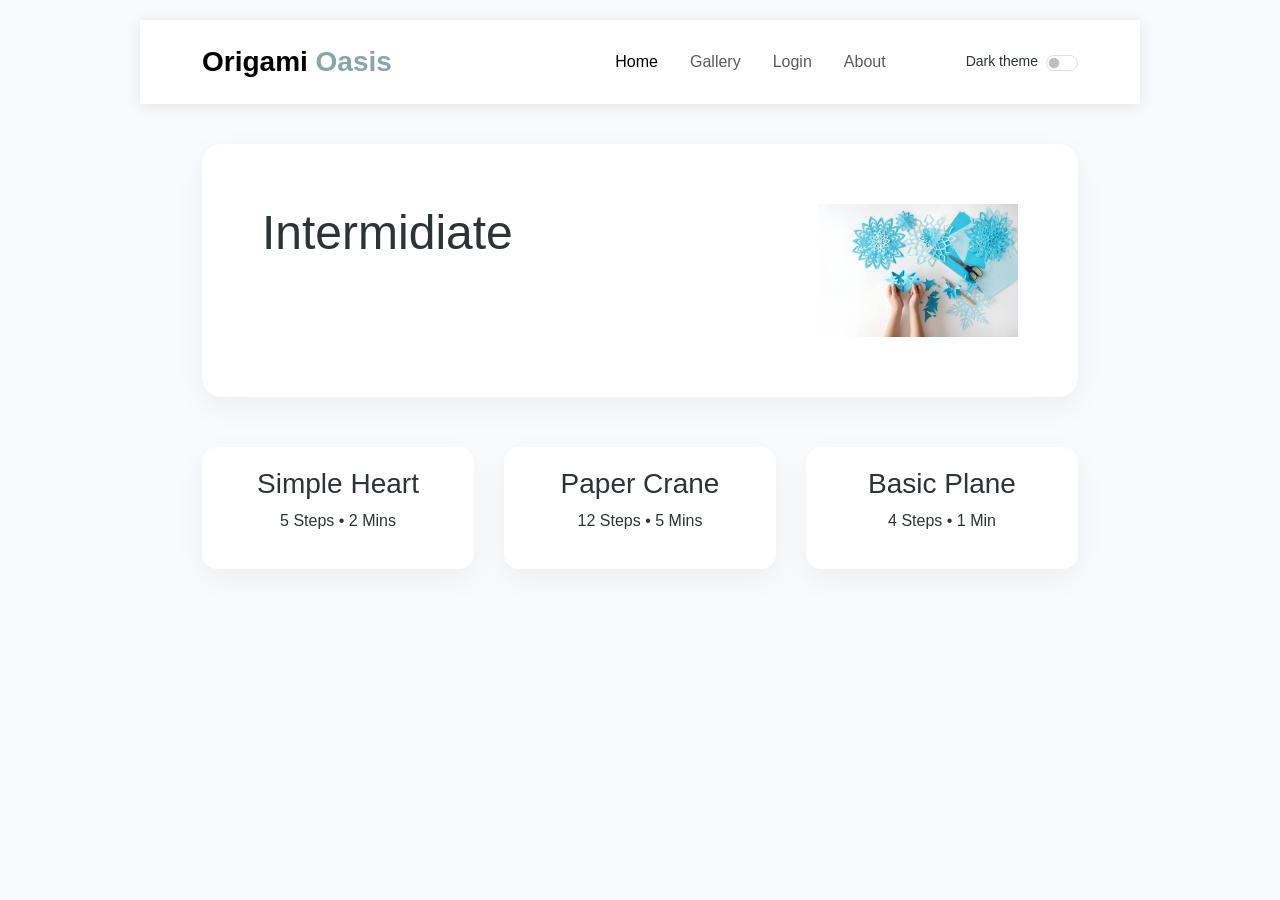
==== inter.html @ 1a735192 "Project files" ====
<!DOCTYPE html>
<html>

<head>
<title>docs</title>

    <link href="https://cdn.jsdelivr.net/npm/bootstrap@5.3.2/dist/css/bootstrap.min.css" rel="stylesheet">
    <link rel="stylesheet" href="https://cdnjs.cloudflare.com/ajax/libs/font-awesome/6.0.0/css/all.min.css">
    <link rel="stylesheet" href="style.css">

<style>
:root {
    --bg-color: #f8fafc;
    --text-dark: #2d3436;
    --accent-teal: #87a7a7;
    --card-bg: #ffffff;
    --shadow: 0 10px 30px rgba(0,0,0,0.05);
}

body{
    font-family:'Segoe UI',Tahoma,Geneva,Verdana,sans-serif;
    background-color:var(--bg-color);
    margin:0;
    padding:20px;
}

nav{
    display:flex;
    justify-content:space-between;
    align-items:center;
    max-width:1000px;
    margin:0 auto 40px;
}

.logo{
    font-weight:bold;
    font-size:1.5rem;
}

.logo span{
    color:var(--accent-teal);
}

.nav-links a{
    margin-left:20px;
    text-decoration:none;
    color:#636e72;
}

.container{
    max-width:900px;
    margin:auto;
}

.hero-card{
    background:white;
    border-radius:20px;
    padding:60px;
    box-shadow:var(--shadow);
    display:flex;
    justify-content:space-between;
    margin-bottom:50px;
}

.hero-text h1{
    font-size:3rem;
    margin:0;
}

.hero-text p{
    color:var(--accent-teal);
    font-size:2.5rem;
    margin:0;
}

.grid{
    display:grid;
    grid-template-columns:repeat(auto-fit,minmax(250px,1fr));
    gap:30px;
}

.project-card{
    background:white;
    padding:20px;
    border-radius:15px;
    text-align:center;
    box-shadow:var(--shadow);
    cursor:pointer;
}

.project-card:hover{
    transform:translateY(-5px);
}

/* Image popup */

.popup{
    display:none;
    position:fixed;
    top:0;
    left:0;
    width:100%;
    height:100%;
    background:rgba(0,0,0,0.7);
   gap: 22px;
    align-items:center;
}

.popup img{
    width:462px;
    height: 200px;
    border-radius:10px;
}
#box1{
            margin-top: 30px;
        }
</style>
</head>

<body>
 
    <nav class="navbar navbar-expand-lg navbar-custom py-3">
        <div class="container">
            <a class="navbar-brand fw-bold fs-3" href="origami.html">
                Origami <span style="color: var(--accent-teal);">Oasis</span>
            </a>
            
            <button class="navbar-toggler" type="button" data-bs-toggle="collapse" data-bs-target="#navbarNav">
                <span class="navbar-toggler-icon"></span>
            </button>

            <div class="collapse navbar-collapse" id="navbarNav">
                <ul class="navbar-nav ms-auto align-items-center">
                    <li class="nav-item"><a class="nav-link px-3 active" href="origami.html">Home</a></li>
                    <li class="nav-item"><a class="nav-link px-3" href="galllery.html">Gallery</a></li>
                    <li class="nav-item"><a class="nav-link px-3" href="login.html">Login</a></li>
                    <li class="nav-item"><a class="nav-link px-3" href="about.html">About</a></li>
                    
                    <li class="nav-item ms-lg-4">
                        <div class="form-check form-switch d-flex align-items-center">
                            <label class="form-check-label me-5 small" for="darkModeSwitch">Dark theme</label>
                            <input class="form-check-input custom-toggler" type="checkbox" id="darkModeSwitch">
                        </div>
                    </li>
                </ul>
            </div>
        </div>
    </nav>

<div class="container">

<div class="hero-card">
<div class="hero-text">
<h1>Intermidiate</h1>
</div>
<img src="k.jpg" width="200">
</div>

<div class="grid">

<div class="project-card" onclick="showImage('e.avif')">
<h3>Simple Heart</h3>
<p>5 Steps • 2 Mins</p>
</div>

<div class="project-card" onclick="showImage('f.avif')">
<h3>Paper Crane</h3>
<p>12 Steps • 5 Mins</p>
</div>

<div class="project-card" onclick="showImage('j.jpg')">
<h3>Basic Plane</h3>
<p>4 Steps • 1 Min</p>
</div>

</div>
</div>

<!-- Popup Image -->

<div class="popup" id="popup" onclick="closeImage()">
 <span>
            <div><img id="popup-img"></div>

            <div id="box1"><img src="k.jpg" alt=""></div>
        </span>
        <span>
            <div><img src="c.avif" alt=""></div>
            <div id="box1"><img src="f.webp" alt=""></div>
        </span>
        <span>
            <div><img src="d.avif" alt=""></div>
            <div id="box1"><img src="i.jpg" alt=""></div>
        </span>
</div>

<script>

function showImage(img){
document.getElementById("popup").style.display="flex";
document.getElementById("popup-img").src=img;
}

function closeImage(){
document.getElementById("popup").style.display="none";
}

</script>

</body>
</html>
---- style.css ----
:root {
    --bg-light: #f8fafb;
    --text-dark: #2c3e50;
    --accent-teal: #8da9a9;
    --nav-bg: #ffffff;
    --footer-bg: #ffffff;
    --glass-bg: rgba(255, 255, 255, 0.8);
    --glass-border: rgba(255, 255, 255, 0.3);
    --transition: all 0.4s ease-in-out;
}


body.dark-theme {
    --bg-light: #0f172a; 
    --text-dark: #f8fafc;
    --nav-bg: #1e293b;
    --footer-bg: #020617;
    --glass-bg: rgba(30, 41, 59, 0.7);
    --glass-border: rgba(255, 255, 255, 0.1);
}

body {
    background-color: var(--bg-light);
    color: var(--text-dark);
    transition: var(--transition);
    font-family: 'Segoe UI', Roboto, sans-serif;
}


.navbar-custom {
    background-color: var(--nav-bg) !important;
    box-shadow: 0 2px 15px rgba(0,0,0,0.1);
}

.footer-custom {
    background-color: var(--footer-bg);
    color: var(--text-dark);
    border-top: 1px solid var(--glass-border);
}

.glass-effect {
    background: var(--glass-bg) !important;
    backdrop-filter: blur(12px);
    -webkit-backdrop-filter: blur(12px);
    border: 1px solid var(--glass-border);
    border-radius: 15px;
    box-shadow: 0 8px 32px 0 rgba(0, 0, 0, 0.1);
}


.home-hero-card { border-radius: 20px; padding: 40px; }
.home-hexagon {
    width: 120px; height: 140px;
    clip-path: polygon(50% 0%, 100% 25%, 100% 75%, 50% 100%, 0% 75%, 0% 25%);
    transition: var(--transition);
}
.home-hexagon-link:hover .home-hexagon {
    background-color: var(--accent-teal);
    transform: translateY(-8px);
}


.about-section-title { font-weight: 700; text-decoration: underline; }
.about-hexagon-card {
    height: 300px;
    padding: 60px 20px;
    clip-path: polygon(25% 0%, 75% 0%, 100% 50%, 75% 100%, 25% 100%, 0% 50%);
    transition: var(--transition);
}
.about-team-container:hover { transform: translateY(-15px); }


.adv-hero-text h1 { font-size: 3rem; }
.adv-project-card {
    padding: 20px;
    border-radius: 15px;
    transition: var(--transition);
}
.adv-project-card:hover { transform: translateY(-5px); }


body.dark-theme .text-muted, 
body.dark-theme .text-secondary {
    color: #94a3b8 !important;
}

body.dark-theme a { color: #38bdf8; }
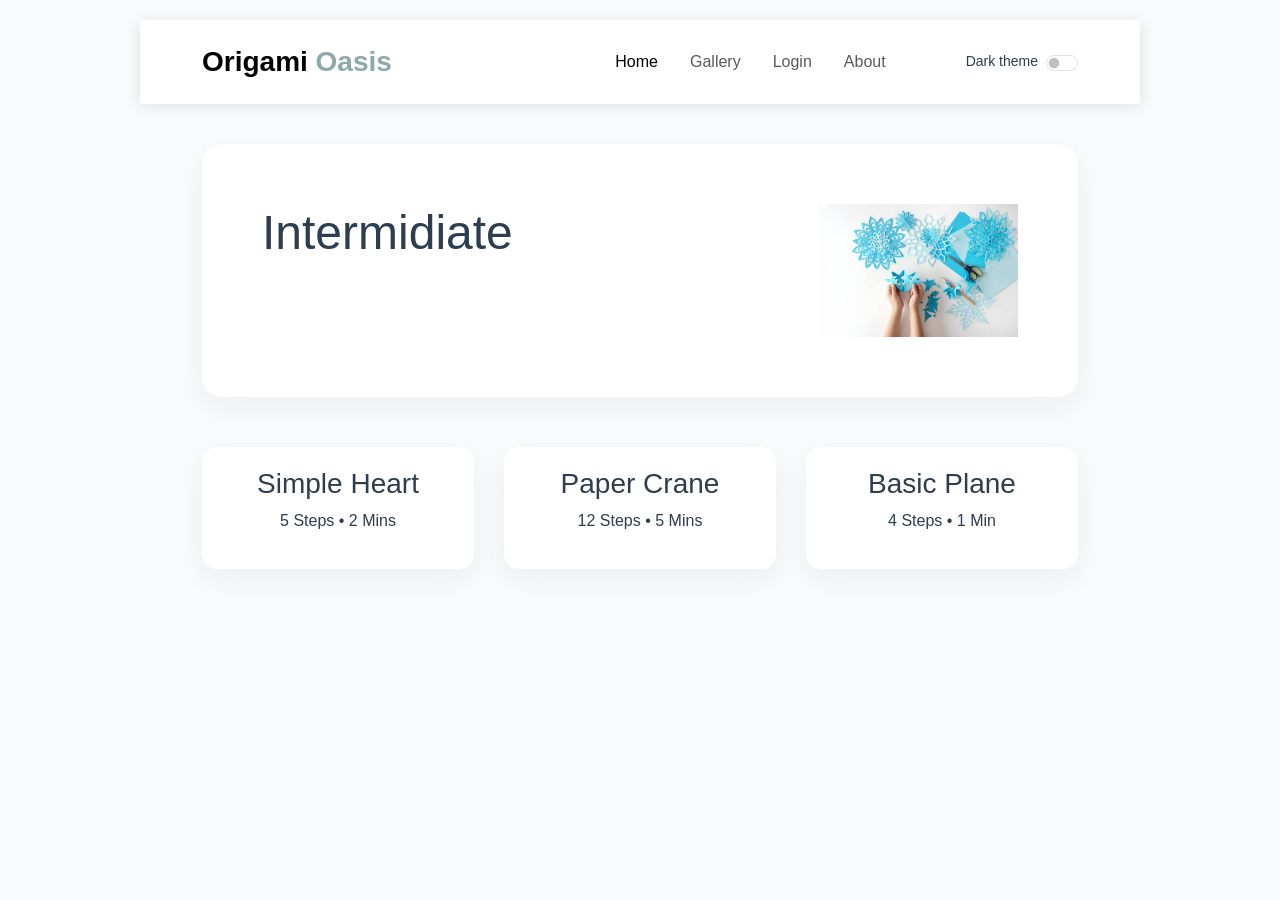
==== commit 2f72bd5a: "Refactor HTML structure and styles" ====
--- a/inter.html
+++ b/inter.html
@@ -6,8 +6,7 @@
 
     <link href="https://cdn.jsdelivr.net/npm/bootstrap@5.3.2/dist/css/bootstrap.min.css" rel="stylesheet">
     <link rel="stylesheet" href="https://cdnjs.cloudflare.com/ajax/libs/font-awesome/6.0.0/css/all.min.css">
-    <link rel="stylesheet" href="style.css">
-
+   
 <style>
 :root {
     --bg-color: #f8fafc;
@@ -115,6 +114,7 @@
             margin-top: 30px;
         }
 </style>
+     <link rel="stylesheet" href="style.css">
 </head>
 
 <body>
@@ -204,8 +204,27 @@
 function closeImage(){
 document.getElementById("popup").style.display="none";
 }
-
+const toggleSwitch = document.querySelector('#darkModeSwitch');
+const body = document.body;
+
+if (localStorage.getItem('theme') === 'dark') {
+    body.classList.add('dark-theme');
+    if(toggleSwitch) toggleSwitch.checked = true;
+}
+
+if(toggleSwitch) {
+    toggleSwitch.addEventListener('change', () => {
+        if (toggleSwitch.checked) {
+            body.classList.add('dark-theme');
+            localStorage.setItem('theme', 'dark');
+        } else {
+            body.classList.remove('dark-theme');
+            localStorage.setItem('theme', 'light');
+        }
+    });
+}
+    
 </script>
 
 </body>
-</html> +</html> 
